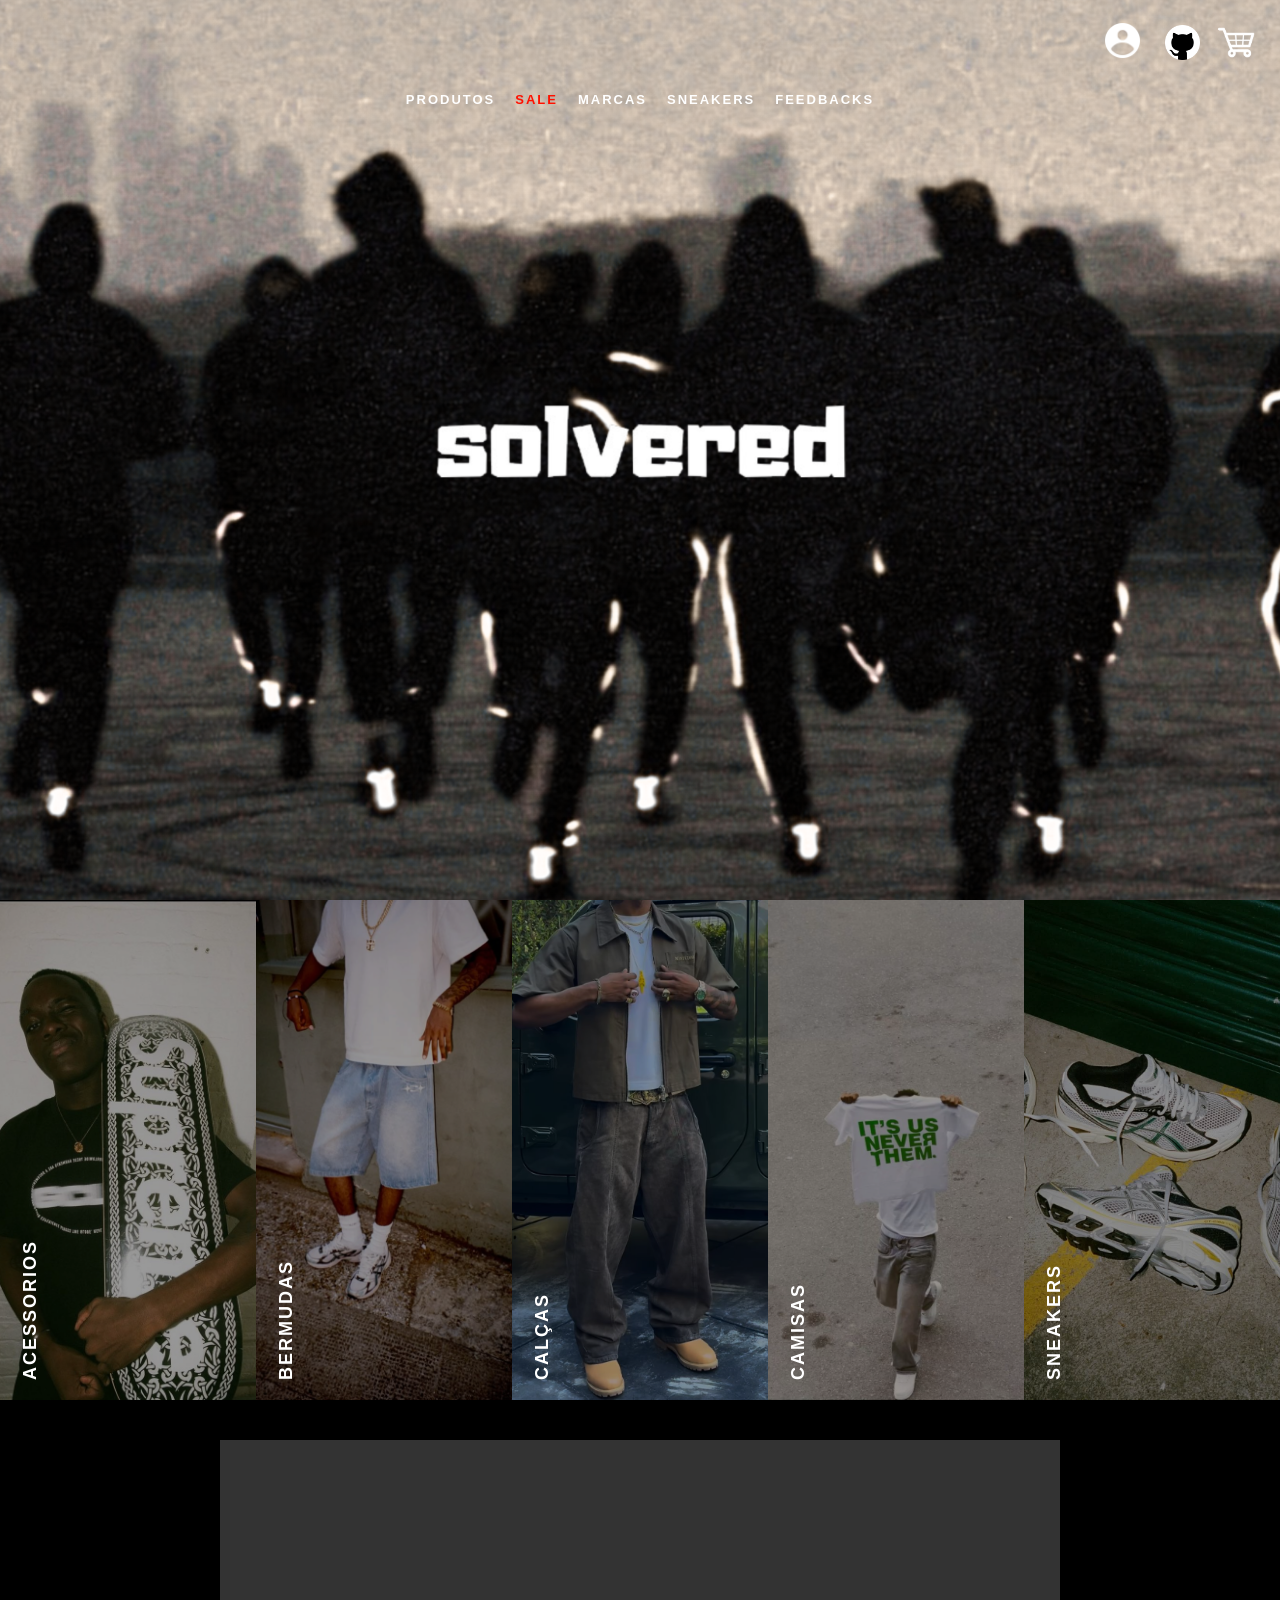
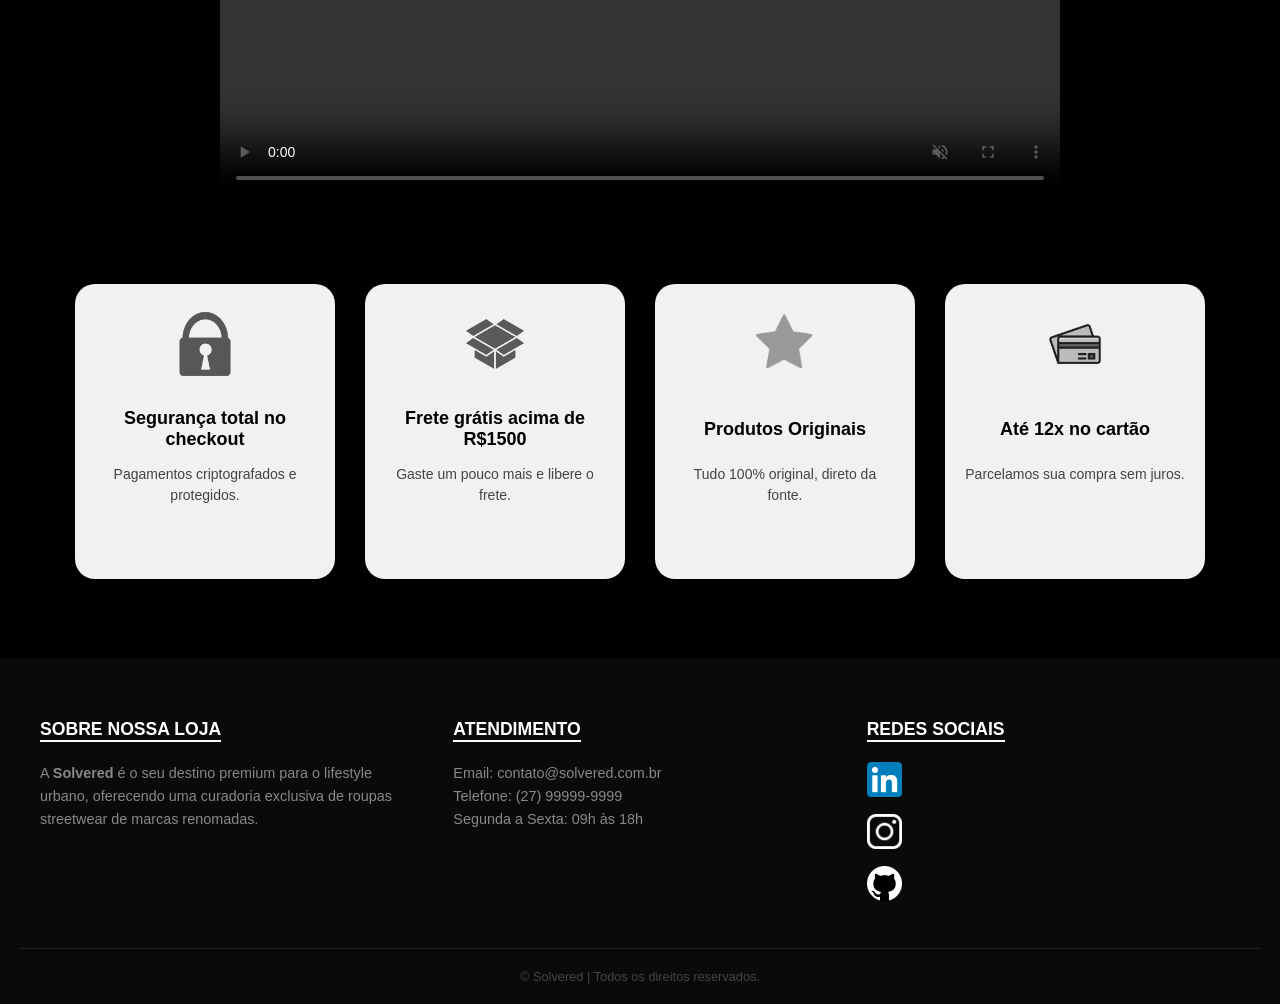
==== index.html @ b61fcfaf "Corrigindo links internos para index.html" ====
<!DOCTYPE html>
<html lang="pt-br">
<head>
    <meta charset="UTF-8">
    <title>Solvered Store</title>
    <link rel="stylesheet" href="css/inicial.css">
    <meta name="viewport" content="width=device-width, initial-scale=1.0">
</head>
<body>

<section class="banner-principal">
    <div class="slider">
        <img src="img/Banner3.png" class="banner-img active">
        <img src="img/Banner.png" class="banner-img">
        <img src="img/bannerclass.jpg" class="banner-img">
    </div>

    <header class="topo">
        <div class="header-container">
            
            
            <div class="carrinho">
                <a href="https://github.com/MatheusCortes02" target="_blank">
                    <img src="img/github.webp" width="35">
                </a>
                <div class="carrinho">
    <div id="area-usuario">
        <a href="login.html">
            <img src="img/login.png" >
        </a>
    </div>
    </div>
                <div class="icon-cart">
                    <a href="carrinho.html">
                        <img src="img/cart.jpg" width="45">
                        <span id="carrinho-quantidade" class="badge-carrinho">0</span>
                    </a>
                </div>
            </div>
        </div>

        <nav class="nav-container">
            <ul class="menu-lista">
                <li class="dropdown">
                    <a class="dropbtn" href="produtos.html">PRODUTOS</a>
                    <div class="dropdown-content">
                        <a href="camisas.html">Camisas</a>
                        <a href="calca.html">Calças</a>
                        <a href="bermuda.html">Bermudas</a>
                    </div>
                </li>
                <li><a href="#" class="item-sale">SALE</a></li>
                <li class="dropdown">
                    <a class="dropbtn" href="#">MARCAS</a>
                   <div class="dropdown-content">
                    <a href="#">CHROME HEARTS</a>
                    <a href="#">BALENCIAGA</a>
                    <a href="#">DERSCHUTZE</a>
                    <a href="#">MAD ENLATADOS</a>
                    <a href="#">QUADRO CREATIONS</a>
                    <a href="#">L'ODRE</a>
                </div>
                </li>
                <li><a href="sneakers.html">SNEAKERS</a></li>
                <li><a href="feedback.html">FEEDBACKS</a></li>
            </ul>
        </nav>
    </header>
</section>

<div class="menu2">
    <div class="infomenu">
        <a href="#"><img src="img/acessorios.jpg" alt="Foto"></a>
        <h2>ACESSORIOS</h2>
    </div>
    <div class="infomenu">
        <a href="bermuda.html"><img src="img/bermuda.png" alt="Foto"></a>
        <h2>BERMUDAS</h2>
    </div>
    <div class="infomenu">
        <a href="calca.html"><img src="img/calca.jpg" alt="Foto"></a>
        <h2>CALÇAS</h2>
    </div>
    <div class="infomenu">
        <a href="camisas.html"><img src="img/camisa.jpg" alt="Foto"></a>
        <h2>CAMISAS</h2>
    </div>
    <div class="infomenu">
        <a href="sneakers.html"><img src="img/tenis.jpg" alt="Foto"></a>
        <h2>SNEAKERS</h2>
    </div>
</div>

<div class="video" style="text-align: center; margin: 40px 0;">
    <video width="840" height="360" controls autoplay loop muted>
        <source src="video-promo2.mp4" type="video/mp4">
    </video>
</div>

<div class="avisos">
    <div class="infoaviso">
        <img src="img/cadeado.png">
        <h3>Segurança total no checkout</h3>
        <p>Pagamentos criptografados e protegidos.</p>
    </div>
    <div class="infoaviso">
        <img src="img/caixa.png">
        <h3>Frete grátis acima de R$1500</h3>
        <p>Gaste um pouco mais e libere o frete.</p>
    </div>
    <div class="infoaviso">
        <img src="img/estrelacinza.png">
        <h3>Produtos Originais</h3>
        <p>Tudo 100% original, direto da fonte.</p>
    </div>
    <div class="infoaviso">
        <img src="img/cartao.png">
        <h3>Até 12x no cartão</h3>
        <p>Parcelamos sua compra sem juros.</p>
    </div>
</div>

<footer>
        <div class="footer-container">
            <div class="footer-section">
                <h3>Sobre nossa loja</h3>
                <p>A <strong>Solvered</strong> é o seu destino premium para o lifestyle urbano, oferecendo uma curadoria exclusiva de roupas streetwear de marcas renomadas.</p>
            </div>

            <div class="footer-section">
                <h3>Atendimento</h3>
                <p>Email: contato@solvered.com.br</p>
                <p>Telefone: (27) 99999-9999</p>
                <p>Segunda a Sexta: 09h às 18h</p>
            </div>

            <div class="footer-section">
                <h3>Redes Sociais</h3>
                <div class="social-links">
                    <div class="filtroazul">
                    <a href="https://www.linkedin.com/in/matheus-cortes-barreto-389b692b1/" target="_blank">
                        <img src="img/linkedinlogo.png" width="35px">
                    </a>
                    </div>
                    <a href="https://www.instagram.com/matheuscortes0_/" target="_blank">
                        <img src="img/ig.png" width="35">
                    </a>
                    
                    <a href="https://github.com/MatheusCortes02" target="_blank">
                        <img src="img/github.webp" width="35">
                    </a>
                </div>
            </div>
        </div>

        <div class="footer-bottom">
            <p>© Solvered | Todos os direitos reservados.</p>
        </div>
    </footer>

<script src="js/produtos.js"></script>
<script src="js/carrinho.js"></script>
<script src="js/usuario.js"></script>
<script src="js/slider.js"></script>
<script>
    document.addEventListener('DOMContentLoaded', () => {
        if (typeof atualizarContador === 'function') atualizarContador();
        if (typeof atualizarInterfaceUsuario === 'function') atualizarInterfaceUsuario();
    });
</script>
</body>
</html>
---- css/inicial.css ----
* {
    margin: 0;
    padding: 0;
    box-sizing: border-box;
}

body {
    font-family: Arial, sans-serif;
    background-color: black;
}

.banner-principal {
    position: relative;
    width: 100%;
}

.banner-img {
    width: 100%;
    height: auto;   
    display: block;
}

.topo {
    position: absolute;
    top: 0;
    width: 100%;
    z-index: 10;
}

.header-container {
    display: flex;
    justify-content: center;
    align-items: center;
    position: relative;
    padding: 100px 0;
}

.carrinho {
    position: absolute;
    right: 20px;
    display: flex;
    gap: 105px;
}

#area-usuario{
    position: absolute;
    right: 100px;
    display: flex;
    gap: 105px;
    
}


.nav-container {
    position: absolute;
    top: 90px;
    width: 100%;
    z-index: 10;
}

.menu-lista {
    display: flex;
    justify-content: center;
    list-style: none;
    gap: 20px;
}

.menu-lista a {
    color: white;
    text-decoration: none;
    font-weight: bold;
    letter-spacing: 2px;
    font-size: 13px;
}

.item-sale {
    color: #ff1100 !important;
}
.container-marcas {
    background-color: #fff;
    padding: 40px 0;
}

.marcas-grid {
    max-width: 1200px;
    margin: 0 auto;
    display: flex;
    justify-content: space-around;
    align-items: center;
    flex-wrap: wrap;
    gap: 20px;
}

.marcas-grid img {
    height: 60px;
    object-fit: contain;
}

footer {
    background-color: #0a0a0a;
    color: #ffffff;
    padding: 60px 20px 20px;
    margin-top: auto;
}

.footer-container {
    max-width: 1200px;
    margin: 0 auto;
    display: grid;
    grid-template-columns: repeat(auto-fit, minmax(250px, 1fr));
    gap: 40px;
}

.footer-section h3 {
    font-size: 1.1rem;
    margin-bottom: 20px;
    text-transform: uppercase;
    border-bottom: 2px solid #fff;
    display: inline-block;
}

.footer-section p, .social-links a {
    color: #888;
    font-size: 0.9rem;
    line-height: 1.6;
    text-decoration: none;
}

.social-links { 
    display: flex; 
    flex-direction: column; 
    gap: 10px; 
}

.social-links img {
    filter: invert(1);
}

.filtroazul img {
    filter: none;
}

.footer-bottom {
    text-align: center;
    margin-top: 40px;
    padding-top: 20px;
    border-top: 1px solid #222;
    color: #444;
    font-size: 0.8rem;
}


.dropdown {
    position: relative;
    display: inline-block;
}


.dropdown-content {
    display: none;
    position: absolute;
    background-color: #000;
    min-width: 200px;
    box-shadow: 0px 8px 16px rgba(0,0,0,0.5);
    z-index: 9999; 
    top: 100%; 
    left: 0;
}


.dropdown:hover .dropdown-content {
    display: block;
}


.dropdown-content a {
    color: white;
    padding: 12px 16px;
    text-decoration: none;
    display: block;
    font-size: 12px;
    border-bottom: 1px solid #111;
    text-align: left;
}

.dropdown-content a:hover {
    background-color: #1a1a1a;
    color: #ff1100; 
}

.carrinho {
    position: absolute;
    right: 20px;
    top: 20px; 
    display: flex;
    gap: 15px;
    align-items: center;
}



.carrinho a {
    display: flex;
}
.avisos {
  display: flex;
  flex-wrap: wrap;
  justify-content: center;
  align-items: stretch;
  gap: 30px;
  max-width: 1300px;
  margin: 60px auto;
  padding: 20px;
}

.infoaviso {
  background: #f1f1f1;
  width: 260px;
  padding: 25px 20px;
  border-radius: 20px;
  box-shadow: 0 8px 20px rgba(0, 0, 0, 0.15);

  display: flex;
  flex-direction: column;
  align-items: center;
  justify-content: flex-start;
  text-align: center;

  transition: 0.3s ease;
}


.infoaviso img {
  width: 70px;
  height: 70px;
  margin-bottom: 15px;
  display: block;
}

.infoaviso h3 {
  font-size: 18px;
  font-weight: 600;
  margin: 10px 0;
  min-height: 50px; 
  display: flex;
  align-items: center;
  justify-content: center;
}

.infoaviso p {
  font-size: 14px;
  color: #444;
  line-height: 1.5;
  min-height: 90px; 
}


.menu2 {
  display: flex;
  width: 100%;
  height: 500px;
}

.infomenu {
  position: relative;
  flex: 1;
  overflow: hidden;
  cursor: pointer;
}

.infomenu img {
  width: 100%;
  height: 100%;
  object-fit: cover;
  transition: 0.5s ease;
}

.infomenu::after {
  content: "";
  position: absolute;
  inset: 0;
  background: rgba(0, 0, 0, 0.4); 
  pointer-events: none; 
}

.infomenu:hover img {
  transform: scale(1.5);
  
}

.infomenu h2 {
  position: absolute;
  bottom: 20px;
  left: 20px;
  color: #fff;
  font-size: 18px;
  letter-spacing: 2px;
  writing-mode: vertical-rl;
  transform: rotate(180deg);
  transition: 0.4s ease;
  z-index: 2;
}

.infomenu:hover h2 {
  writing-mode: horizontal-tb;
  transform: rotate(0deg);
}

.icon-cart {
    position: relative;
    display: inline-flex;
    align-items: center;
}

.badge-carrinho {
    position: absolute;
    top: -8px; 
    right: -10px; 
    background-color: #ff1100; 
    color: white;
    font-size: 10px;
    font-weight: bold;
    height: 18px;
    width: 18px;
    border-radius: 50%;
    display: flex;
    justify-content: center;
    align-items: center;
    visibility: hidden; 
    z-index: 20;
}

.carrinho img {
    filter: invert(1);
    transition: 0.3s;
}

.carrinho a:hover img {
    opacity: 0.7;
}

.slider {
    position: relative;
    width: 100%;
    height: 100vh; 
    overflow: hidden;
    background-color: #000;
}

.slider .banner-img {
    position: absolute;
    top: 0;
    left: 0;
    width: 100%;
    height: 100%;
    object-fit: cover;
    opacity: 0;
    transition: opacity 1.5s ease-in-out;
    z-index: 1;
}

.slider .banner-img.active {
    opacity: 1;
    z-index: 2;
}

.topo {
    position: absolute;
    top: 0;
    width: 100%;
    z-index: 10; 
}
@media (max-width: 1024px) {
    .nav-list {
        gap: 20px;
    }
    
    .logo {
        max-width: 180px;
    }
}

@media (max-width: 768px) {
    header {
        padding: 10px 5%;
    }

    nav {
        flex-direction: column;
        text-align: center;
        gap: 15px;
    }

    .nav-list {
        display: grid;
        grid-template-columns: repeat(2, 1fr); 
        gap: 10px;
        width: 100%;
    }

    .nav-icons {
        justify-content: center;
        width: 100%;
        margin-top: 10px;
    }

    .banner-principal {
        height: 300px;
    }

    .banner-text h1 {
        font-size: 22px;
    }
}

@media (max-width: 480px) {
    .nav-list {
        grid-template-columns: 1fr; 
    }
    
    .footer-container {
        flex-direction: column;
        text-align: center;
        gap: 20px;
    }
}
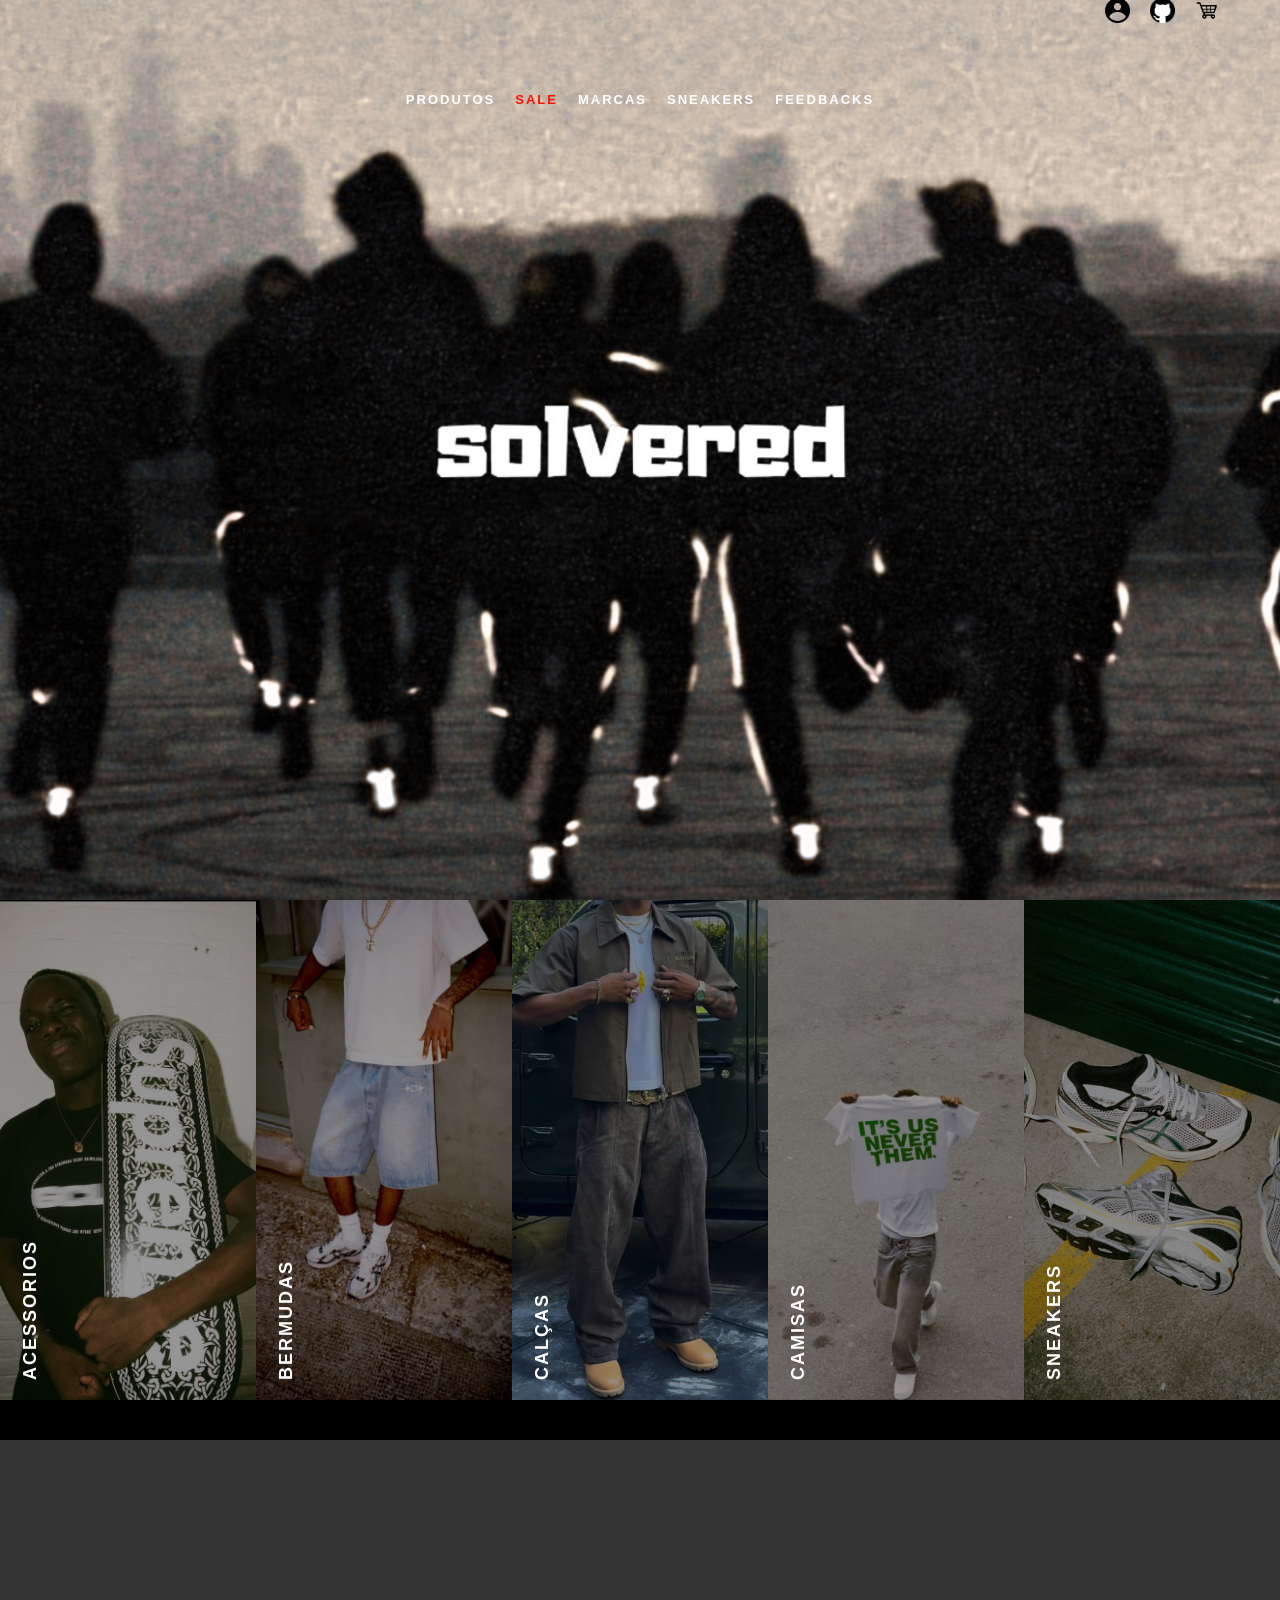
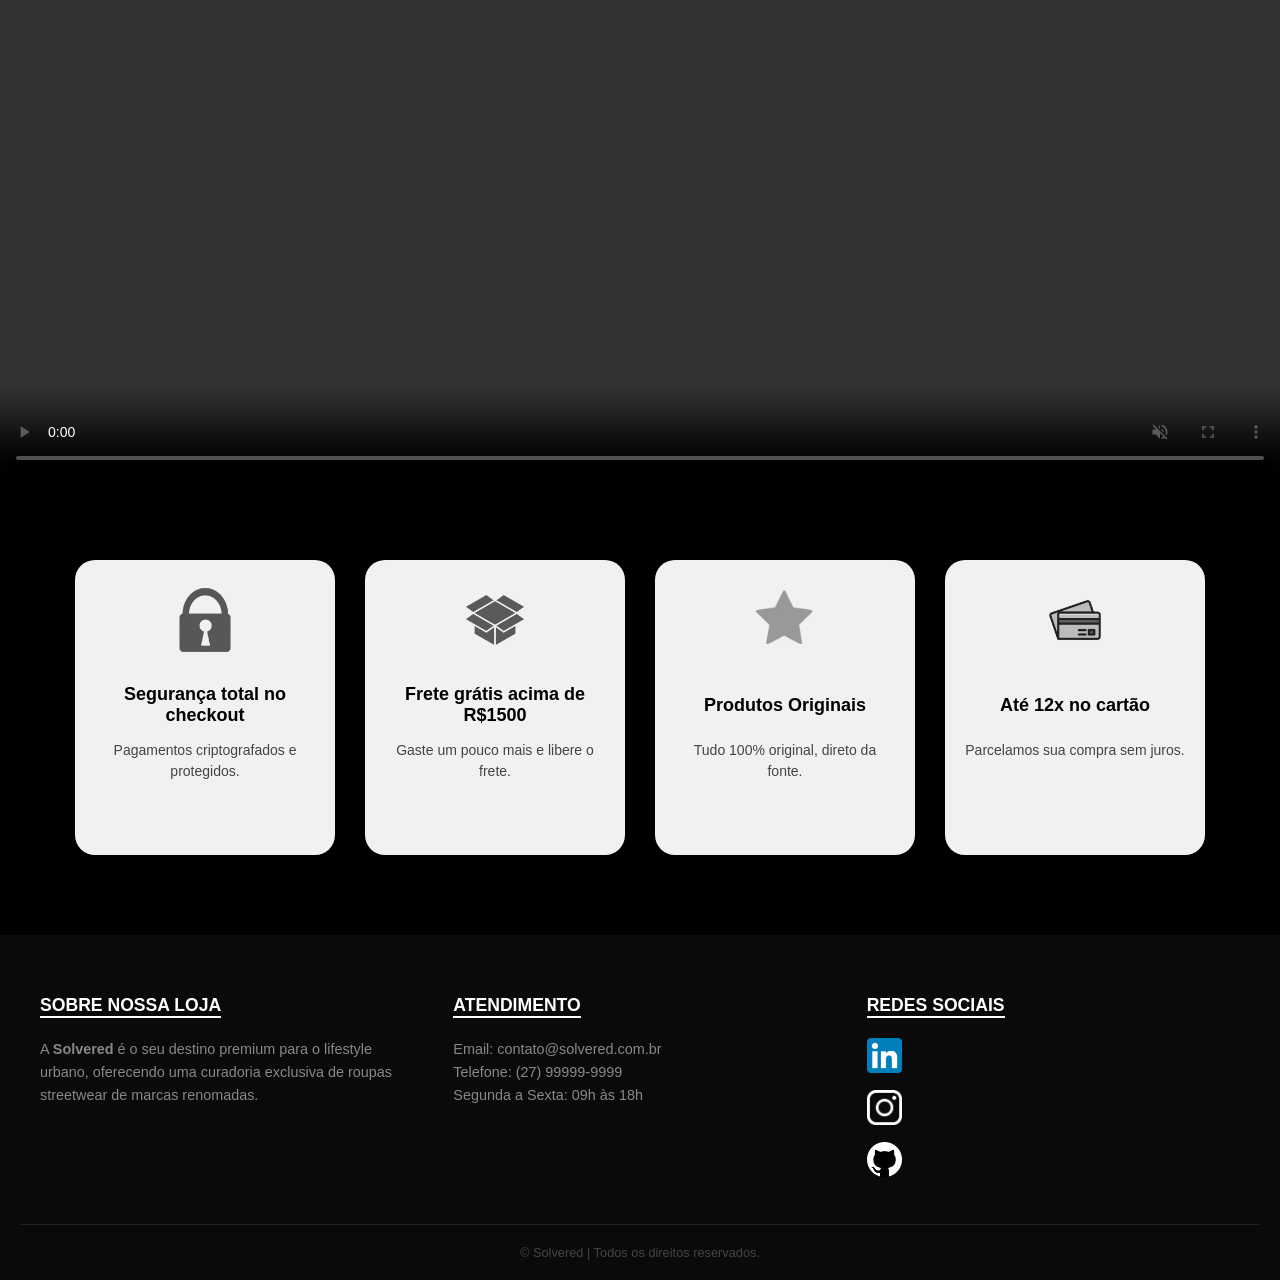
==== commit 315eae8d: "Correção  do vídeo, ícones do menu e página de checkout" ====
--- a/index.html
+++ b/index.html
@@ -16,29 +16,18 @@
     </div>
 
     <header class="topo">
-        <div class="header-container">
-            
-            
-            <div class="carrinho">
-                <a href="https://github.com/MatheusCortes02" target="_blank">
-                    <img src="img/github.webp" width="35">
-                </a>
-                <div class="carrinho">
-    <div id="area-usuario">
-        <a href="login.html">
-            <img src="img/login.png" >
+   <div class="header-container">
+
+
+    <div class="carrinho-icones">
+        <a href="login.html"><img src="img/login.png"></a>
+        <a href="https://github.com/MatheusCortes02"><img src="img/github.webp"></a>
+        <a href="carrinho.html" class="icon-cart">
+            <img src="img/cart.jpg">
+            <span class="badge-carrinho">0</span>
         </a>
     </div>
-    </div>
-                <div class="icon-cart">
-                    <a href="carrinho.html">
-                        <img src="img/cart.jpg" width="45">
-                        <span id="carrinho-quantidade" class="badge-carrinho">0</span>
-                    </a>
-                </div>
-            </div>
-        </div>
-
+</div>
         <nav class="nav-container">
             <ul class="menu-lista">
                 <li class="dropdown">
--- a/css/inicial.css
+++ b/css/inicial.css
@@ -21,36 +21,50 @@
 }
 
 .topo {
-    position: absolute;
-    top: 0;
-    width: 100%;
-    z-index: 10;
+    width: 100%;
+    padding: 10px 0;
 }
 
 .header-container {
     display: flex;
-    justify-content: center;
+    justify-content: center; 
     align-items: center;
     position: relative;
-    padding: 100px 0;
-}
-
-.carrinho {
-    position: absolute;
-    right: 20px;
-    display: flex;
-    gap: 105px;
-}
-
-#area-usuario{
-    position: absolute;
-    right: 100px;
-    display: flex;
-    gap: 105px;
-    
-}
-
-
+    max-width: 1200px; 
+    margin: 0 auto;
+    padding: 0 20px;
+}
+
+.carrinho-icones {
+    position: absolute;
+    right: 20px; 
+    display: flex;
+    align-items: center;
+    gap: 20px;
+}
+
+.carrinho-icones img, 
+.carrinho-icones a {
+    display: flex;
+    align-items: center;
+    filter: invert(1);
+    width: 25px;
+    height: 25px;
+    transition: 0.3s;
+}
+
+.carrinho-icones a:hover {
+    opacity: 0.7;
+}
+
+.carrinho-icones img, 
+.header-container img,
+.carrinho img,
+#area-usuario img {
+    filter: invert(1) !important;
+    -webkit-filter: invert(1) !important; 
+    display: block;
+}
 .nav-container {
     position: absolute;
     top: 90px;
@@ -370,57 +384,120 @@
     width: 100%;
     z-index: 10; 
 }
+.video {
+    width: 100%;
+    overflow: hidden;
+    line-height: 0;
+    background-color: #000;
+}
+
+video, .video video {
+    width: 100% !important;
+    height: auto !important;
+    display: block;
+    object-fit: cover;
+}
+
+video {
+    width: 100%;
+    height: auto;
+    max-height: 100vh;
+    object-fit: cover;
+    display: block;
+}
 @media (max-width: 1024px) {
-    .nav-list {
+    .menu2 { height: 450px; }
+    .header-container { padding: 30px 0; }
+}
+
+@media (max-width: 768px) {
+    .header-container {
+        flex-direction: column;
+        padding: 15px;
+        gap: 15px;
+        height: auto;
+    }
+
+    .carrinho, #area-usuario, .carrinho-icones {
+        position: static !important; 
+        display: flex !important;
+        justify-content: center !important;
+        align-items: center;
+        width: 100%;
+        margin: 0;
         gap: 20px;
     }
+
+    .carrinho img, #area-usuario img, .carrinho-icones img {
+        filter: invert(1) !important;
+        width: 25px;
+        height: 25px;
+    }
+
+    .logo img {
+        max-width: 150px;
+    }
+
+    .menu-lista {
+        flex-wrap: wrap;
+        gap: 15px;
+        padding: 0 10px;
+    }
+
+    .slider, .banner-principal {
+        height: 50vh; 
+        min-height: 300px;
+    }
+
+    video, .video  video {
+        max-height: 50vh;
+        width: 100vw;
+        margin-left: calc(-50vw + 50%);
+    }
+
+    .menu2 {
+        flex-direction: column;
+        height: auto;
+    }
+
+    .infomenu {
+        height: 350px; 
+        width: 100%;
+    }
+
+    .infomenu h2 {
+        writing-mode: horizontal-tb;
+        transform: rotate(0deg);
+        font-size: 18px;
+    }
+}
+
+@media (max-width: 480px) {
+    .logo img { max-width: 130px; }
     
-    .logo {
-        max-width: 180px;
-    }
-}
-
-@media (max-width: 768px) {
-    header {
-        padding: 10px 5%;
-    }
-
-    nav {
-        flex-direction: column;
+    .slider, .banner-principal {
+        height: 40vh; 
+    }
+
+    .menu-lista a {
+        font-size: 10px;
+        letter-spacing: 1px;
+    }
+
+    .carrinho, #area-usuario, .carrinho-icones {
+        gap: 10px;
+    }
+
+    .user-name-display {
+        font-size: 10px;
+        padding: 4px 8px;
+    }
+
+    .footer-container {
+        grid-template-columns: 1fr;
         text-align: center;
-        gap: 15px;
-    }
-
-    .nav-list {
-        display: grid;
-        grid-template-columns: repeat(2, 1fr); 
-        gap: 10px;
-        width: 100%;
-    }
-
-    .nav-icons {
-        justify-content: center;
-        width: 100%;
-        margin-top: 10px;
-    }
-
-    .banner-principal {
-        height: 300px;
-    }
-
-    .banner-text h1 {
-        font-size: 22px;
-    }
-}
-
-@media (max-width: 480px) {
-    .nav-list {
-        grid-template-columns: 1fr; 
-    }
-    
-    .footer-container {
-        flex-direction: column;
-        text-align: center;
-        gap: 20px;
+    }
+    video, .video video {
+        max-height: 40vh;
     }
 }
